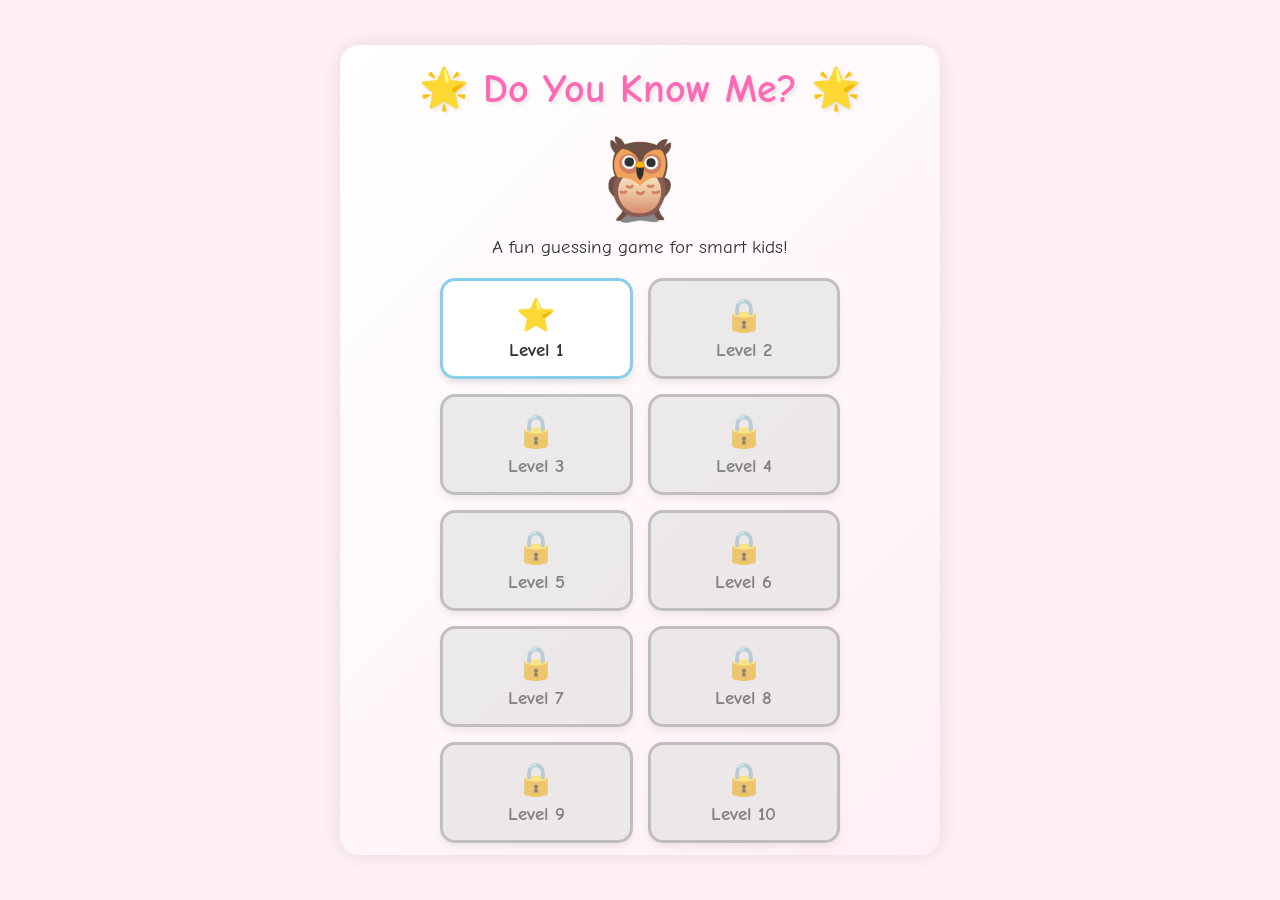
==== index.html @ 9b03afef "feat: create kids guessing game PWA with 10 levels and GitHub Actions deploy - Created `index.html`," ====
<!DOCTYPE html>
<html lang="en">
<head>
  <meta charset="UTF-8">
  <meta name="viewport" content="width=device-width, initial-scale=1.0">
  <title>Do You Know Me? - Kids Game</title>
  <link rel="manifest" href="./manifest.json">
  <link rel="stylesheet" href="style.css">
  <meta name="theme-color" content="#FFB6C1">
  <link href="https://fonts.googleapis.com/css2?family=Comic+Neue:wght@400;700&display=swap" rel="stylesheet">
</head>
<body>

  <!-- Audio elements -->
  <audio id="successSound" src="https://assets.mixkit.co/active_storage/sfx/2013/2013-preview.mp3"></audio>
  <audio id="errorSound" src="https://assets.mixkit.co/active_storage/sfx/2955/2955-preview.mp3"></audio>

  <div class="app-container">

    <!-- Home Screen -->
    <div id="homeScreen" class="screen active">
      <h1>🌟 Do You Know Me? 🌟</h1>
      <div class="mascot">🦉</div>
      <p class="subtitle">A fun guessing game for smart kids!</p>
      <div id="levelGrid" class="level-grid">
        <!-- Level buttons will be injected here by app.js -->
      </div>
    </div>

    <!-- Game Screen -->
    <div id="gameScreen" class="screen hidden">
      <div class="header">
        <button id="backBtn" class="nav-btn">🔙 Back</button>
        <h2 id="currentLevelTitle">Level 1</h2>
        <div class="stars">Attempts: <span id="attemptsCount">0</span></div>
      </div>

      <div class="game-area">
        <div class="mascot-small">🦉</div>
        <div class="clue-box">
          <p id="clueText">Listen carefully...</p>
          <button id="nextClueBtn" class="action-btn hidden">Show Next Clue 💡</button>
        </div>

        <div id="optionsGrid" class="options-grid">
          <!-- Options injected here -->
        </div>
      </div>
    </div>

    <!-- Result Screen -->
    <div id="resultScreen" class="screen hidden">
      <h1 class="success-title">🎉 You Did It! 🎉</h1>
      <div class="mascot-large">🦉</div>
      <p class="answer-reveal">It was a <strong id="finalAnswer"></strong>!</p>
      <div class="result-actions">
        <button id="playAgainBtn" class="action-btn primary">Play Again 🔄</button>
        <button id="homeBtn" class="action-btn secondary">Home 🏠</button>
        <button id="nextLevelBtn" class="action-btn success hidden">Next Level ➡️</button>
      </div>
    </div>

  </div>

  <script src="data.js"></script>
  <script src="app.js"></script>
  <script>
    if ('serviceWorker' in navigator) {
      navigator.serviceWorker.register('./sw.js')
        .then(() => console.log("Service Worker Registered"))
        .catch(err => console.log("Service Worker Registration Failed", err));
    }
  </script>
</body>
</html>
---- style.css ----
:root {
  --primary-color: #FFB6C1;
  --secondary-color: #87CEEB;
  --accent-color: #FFD700;
  --text-color: #333;
  --bg-color: #FFF0F5;
  --card-bg: #FFFFFF;
  --success-color: #98FB98;
  --error-color: #FFA07A;
}

* {
  box-sizing: border-box;
  margin: 0;
  padding: 0;
}

body {
  font-family: 'Comic Neue', cursive, sans-serif;
  background-color: var(--bg-color);
  color: var(--text-color);
  display: flex;
  justify-content: center;
  align-items: center;
  min-height: 100vh;
  overflow-x: hidden;
  user-select: none; /* Prevent text selection for better app feel */
}

.app-container {
  width: 100%;
  max-width: 600px;
  height: 100vh;
  background: linear-gradient(135deg, #fff 0%, var(--bg-color) 100%);
  position: relative;
  overflow-y: auto;
  box-shadow: 0 0 20px rgba(0,0,0,0.1);
}

@media (min-width: 600px) {
  .app-container {
    height: 90vh;
    border-radius: 20px;
  }
}

.screen {
  padding: 20px;
  display: flex;
  flex-direction: column;
  align-items: center;
  height: 100%;
  animation: fadeIn 0.5s ease;
}

.screen.hidden {
  display: none;
}

/* Animations */
@keyframes fadeIn {
  from { opacity: 0; transform: translateY(10px); }
  to { opacity: 1; transform: translateY(0); }
}

@keyframes bounce {
  0%, 100% { transform: translateY(0); }
  50% { transform: translateY(-10px); }
}

@keyframes shake {
  0%, 100% { transform: translateX(0); }
  25% { transform: translateX(-5px); }
  75% { transform: translateX(5px); }
}

/* Home Screen */
h1 {
  font-size: 2.5rem;
  color: #FF69B4;
  text-align: center;
  margin-bottom: 10px;
  text-shadow: 2px 2px 4px rgba(0,0,0,0.1);
}

.subtitle {
  font-size: 1.2rem;
  margin-bottom: 20px;
  text-align: center;
}

.mascot {
  font-size: 5rem;
  animation: bounce 2s infinite;
  margin: 10px 0;
}

.level-grid {
  display: grid;
  grid-template-columns: repeat(2, 1fr);
  gap: 15px;
  width: 100%;
  max-width: 400px;
  padding-bottom: 20px;
}

.level-btn {
  background-color: var(--card-bg);
  border: 3px solid var(--secondary-color);
  border-radius: 15px;
  padding: 15px 10px;
  font-size: 1.2rem;
  font-family: inherit;
  font-weight: bold;
  color: var(--text-color);
  cursor: pointer;
  transition: transform 0.2s, box-shadow 0.2s;
  box-shadow: 0 4px 6px rgba(0,0,0,0.1);
  display: flex;
  flex-direction: column;
  align-items: center;
}

.level-btn:active {
  transform: scale(0.95);
}

.level-btn.locked {
  opacity: 0.6;
  background-color: #e0e0e0;
  border-color: #999;
  cursor: not-allowed;
}

/* Game Screen */
.header {
  display: flex;
  justify-content: space-between;
  align-items: center;
  width: 100%;
  margin-bottom: 20px;
}

.nav-btn {
  background: none;
  border: none;
  font-size: 1.2rem;
  font-family: inherit;
  font-weight: bold;
  cursor: pointer;
  color: #FF69B4;
}

.stars {
  font-size: 1.2rem;
  font-weight: bold;
  background: var(--accent-color);
  padding: 5px 10px;
  border-radius: 10px;
}

.game-area {
  display: flex;
  flex-direction: column;
  align-items: center;
  width: 100%;
  flex-grow: 1;
}

.mascot-small {
  font-size: 3rem;
  margin-bottom: -15px;
  z-index: 1;
}

.clue-box {
  background-color: var(--card-bg);
  border: 4px solid var(--secondary-color);
  border-radius: 20px;
  padding: 30px 20px 20px;
  width: 100%;
  text-align: center;
  box-shadow: 0 6px 12px rgba(0,0,0,0.1);
  margin-bottom: 30px;
  position: relative;
}

#clueText {
  font-size: 1.5rem;
  font-weight: bold;
  min-height: 80px;
  display: flex;
  align-items: center;
  justify-content: center;
}

.options-grid {
  display: grid;
  grid-template-columns: repeat(2, 1fr);
  gap: 20px;
  width: 100%;
}

.option-btn {
  background-color: var(--card-bg);
  border: none;
  border-radius: 20px;
  padding: 20px;
  display: flex;
  flex-direction: column;
  align-items: center;
  cursor: pointer;
  box-shadow: 0 4px 8px rgba(0,0,0,0.15);
  transition: transform 0.2s, background-color 0.2s;
}

.option-btn:active {
  transform: scale(0.9);
}

.option-emoji {
  font-size: 4rem;
  margin-bottom: 10px;
}

.option-text {
  font-size: 1.2rem;
  font-weight: bold;
  font-family: inherit;
}

.option-btn.wrong {
  animation: shake 0.4s;
  background-color: var(--error-color);
  opacity: 0.5;
  pointer-events: none;
}

.option-btn.correct {
  background-color: var(--success-color);
  transform: scale(1.05);
}

.action-btn {
  font-family: inherit;
  font-size: 1.2rem;
  font-weight: bold;
  padding: 10px 20px;
  border: none;
  border-radius: 15px;
  cursor: pointer;
  margin-top: 15px;
  box-shadow: 0 4px 6px rgba(0,0,0,0.1);
}

.action-btn.hidden {
  display: none;
}

.action-btn.primary { background-color: var(--secondary-color); color: white; }
.action-btn.secondary { background-color: #ddd; color: var(--text-color); }
.action-btn.success { background-color: var(--success-color); color: var(--text-color); }

/* Result Screen */
.success-title {
  color: #32CD32;
  font-size: 3rem;
  margin-top: 30px;
}

.mascot-large {
  font-size: 6rem;
  margin: 20px 0;
  animation: bounce 1.5s infinite;
}

.answer-reveal {
  font-size: 2rem;
  margin-bottom: 40px;
  text-align: center;
}

.result-actions {
  display: flex;
  flex-direction: column;
  gap: 15px;
  width: 80%;
}

.result-actions button {
  width: 100%;
  padding: 15px;
  font-size: 1.5rem;
}
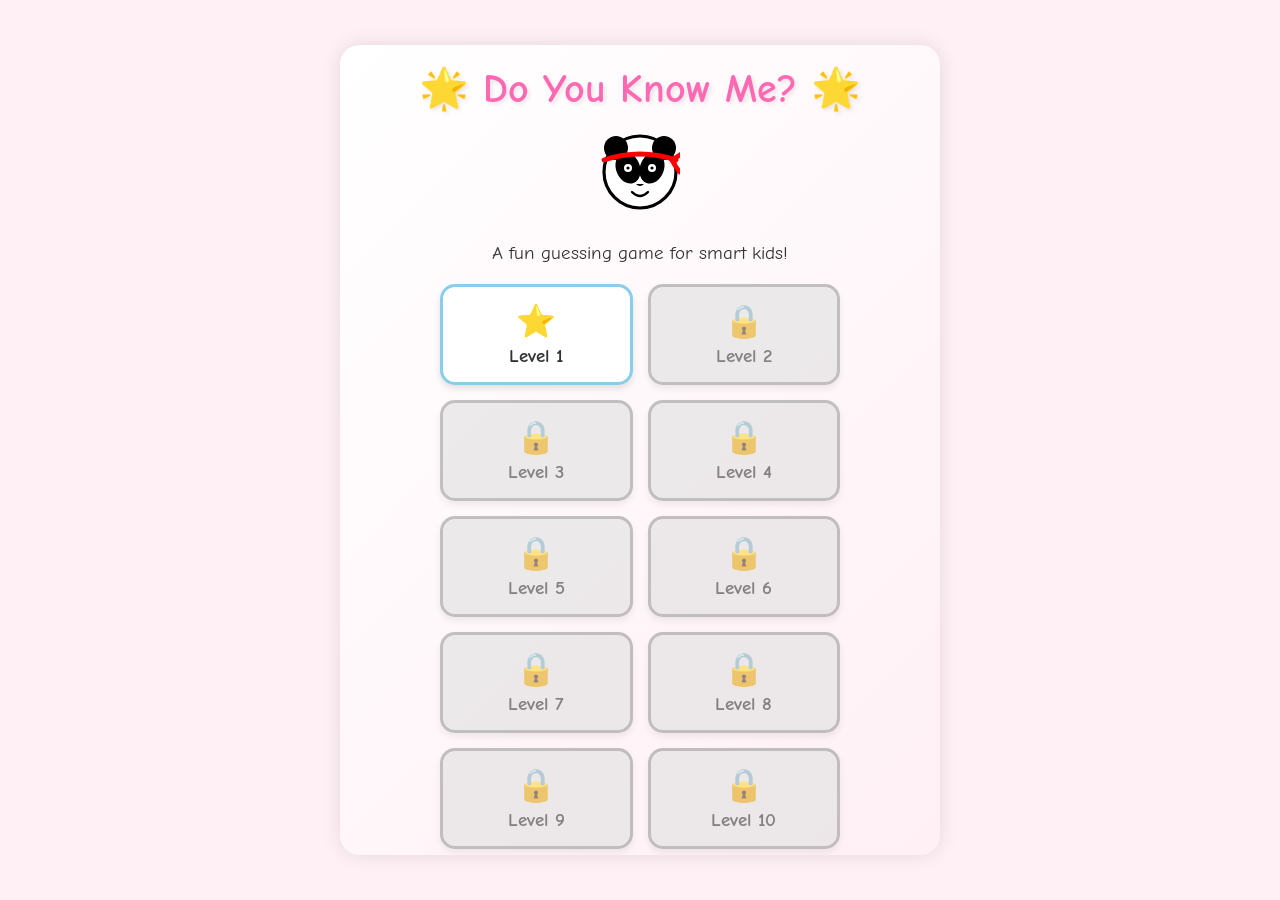
==== commit 733680f2: "feat: game flow enhancements and mascot update - Restructured levels to contain 3 distinct randomize" ====
--- a/index.html
+++ b/index.html
@@ -20,7 +20,7 @@
     <!-- Home Screen -->
     <div id="homeScreen" class="screen active">
       <h1>🌟 Do You Know Me? 🌟</h1>
-      <div class="mascot">🦉</div>
+      <div class="mascot"><img src="kungfu-panda.svg" alt="Kung Fu Panda" width="80" height="80"></div>
       <p class="subtitle">A fun guessing game for smart kids!</p>
       <div id="levelGrid" class="level-grid">
         <!-- Level buttons will be injected here by app.js -->
@@ -36,7 +36,7 @@
       </div>
 
       <div class="game-area">
-        <div class="mascot-small">🦉</div>
+        <div class="mascot-small"><img src="kungfu-panda.svg" alt="Kung Fu Panda" width="60" height="60"></div>
         <div class="clue-box">
           <p id="clueText">Listen carefully...</p>
           <button id="nextClueBtn" class="action-btn hidden">Show Next Clue 💡</button>
@@ -51,12 +51,13 @@
     <!-- Result Screen -->
     <div id="resultScreen" class="screen hidden">
       <h1 class="success-title">🎉 You Did It! 🎉</h1>
-      <div class="mascot-large">🦉</div>
+      <div class="mascot-large"><img src="kungfu-panda.svg" alt="Kung Fu Panda" width="100" height="100"></div>
       <p class="answer-reveal">It was a <strong id="finalAnswer"></strong>!</p>
       <div class="result-actions">
+        <button id="nextPuzzleBtn" class="action-btn success hidden">Next Puzzle ➡️</button>
+        <button id="nextLevelBtn" class="action-btn success hidden">Next Level ➡️</button>
+        <button id="homeBtn" class="action-btn secondary">Home 🏠</button>
         <button id="playAgainBtn" class="action-btn primary">Play Again 🔄</button>
-        <button id="homeBtn" class="action-btn secondary">Home 🏠</button>
-        <button id="nextLevelBtn" class="action-btn success hidden">Next Level ➡️</button>
       </div>
     </div>
 
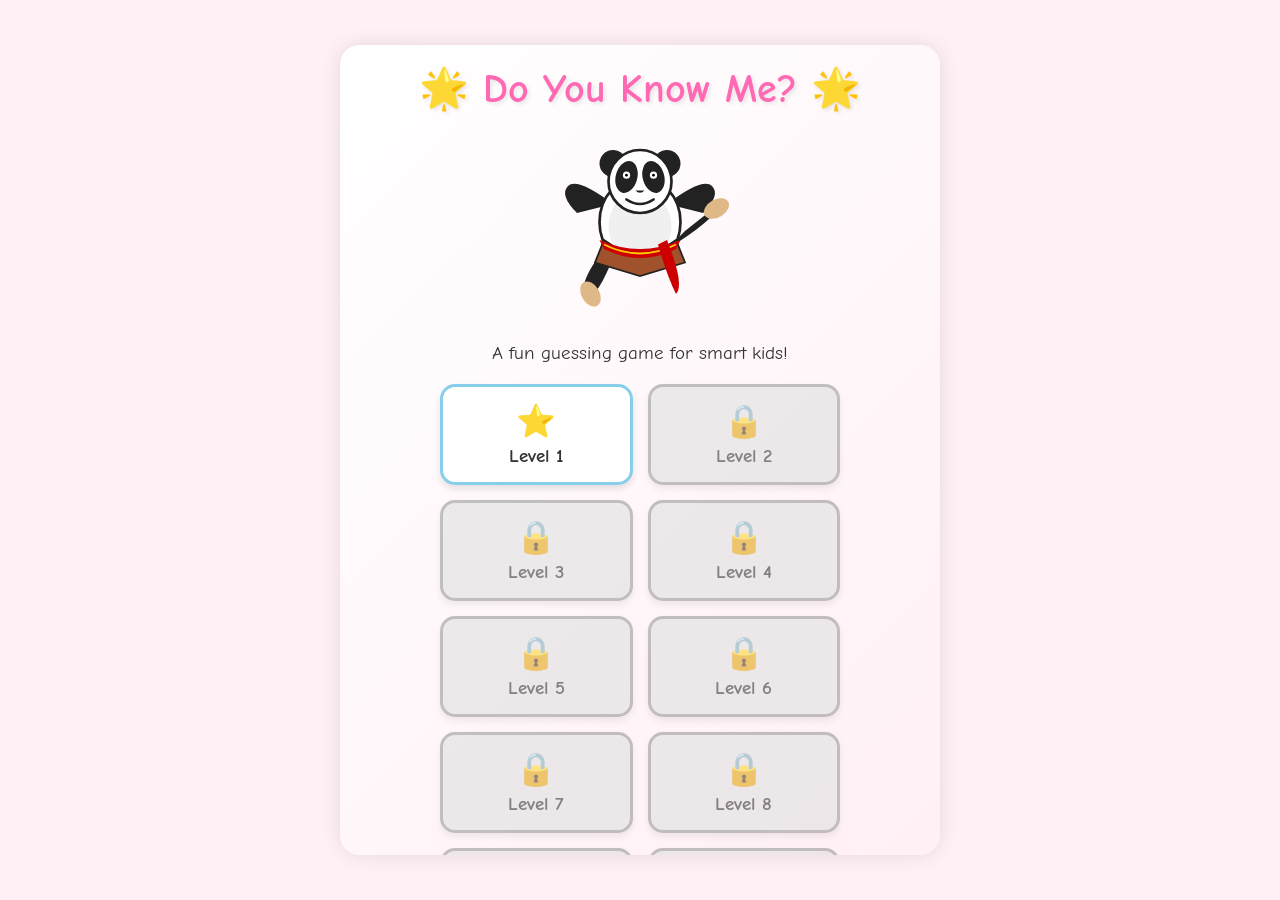
==== commit 95ae8f04: "feat: update mascot to kicking kung fu panda - Redrew the `kungfu-panda.svg` to feature a full-body " ====
--- a/index.html
+++ b/index.html
@@ -20,7 +20,7 @@
     <!-- Home Screen -->
     <div id="homeScreen" class="screen active">
       <h1>🌟 Do You Know Me? 🌟</h1>
-      <div class="mascot"><img src="kungfu-panda.svg" alt="Kung Fu Panda" width="80" height="80"></div>
+      <div class="mascot"><img src="kungfu-panda.svg" alt="Kung Fu Panda" width="180" height="180"></div>
       <p class="subtitle">A fun guessing game for smart kids!</p>
       <div id="levelGrid" class="level-grid">
         <!-- Level buttons will be injected here by app.js -->
@@ -36,7 +36,7 @@
       </div>
 
       <div class="game-area">
-        <div class="mascot-small"><img src="kungfu-panda.svg" alt="Kung Fu Panda" width="60" height="60"></div>
+        <div class="mascot-small"><img src="kungfu-panda.svg" alt="Kung Fu Panda" width="120" height="120"></div>
         <div class="clue-box">
           <p id="clueText">Listen carefully...</p>
           <button id="nextClueBtn" class="action-btn hidden">Show Next Clue 💡</button>
@@ -51,7 +51,7 @@
     <!-- Result Screen -->
     <div id="resultScreen" class="screen hidden">
       <h1 class="success-title">🎉 You Did It! 🎉</h1>
-      <div class="mascot-large"><img src="kungfu-panda.svg" alt="Kung Fu Panda" width="100" height="100"></div>
+      <div class="mascot-large"><img src="kungfu-panda.svg" alt="Kung Fu Panda" width="220" height="220"></div>
       <p class="answer-reveal">It was a <strong id="finalAnswer"></strong>!</p>
       <div class="result-actions">
         <button id="nextPuzzleBtn" class="action-btn success hidden">Next Puzzle ➡️</button>
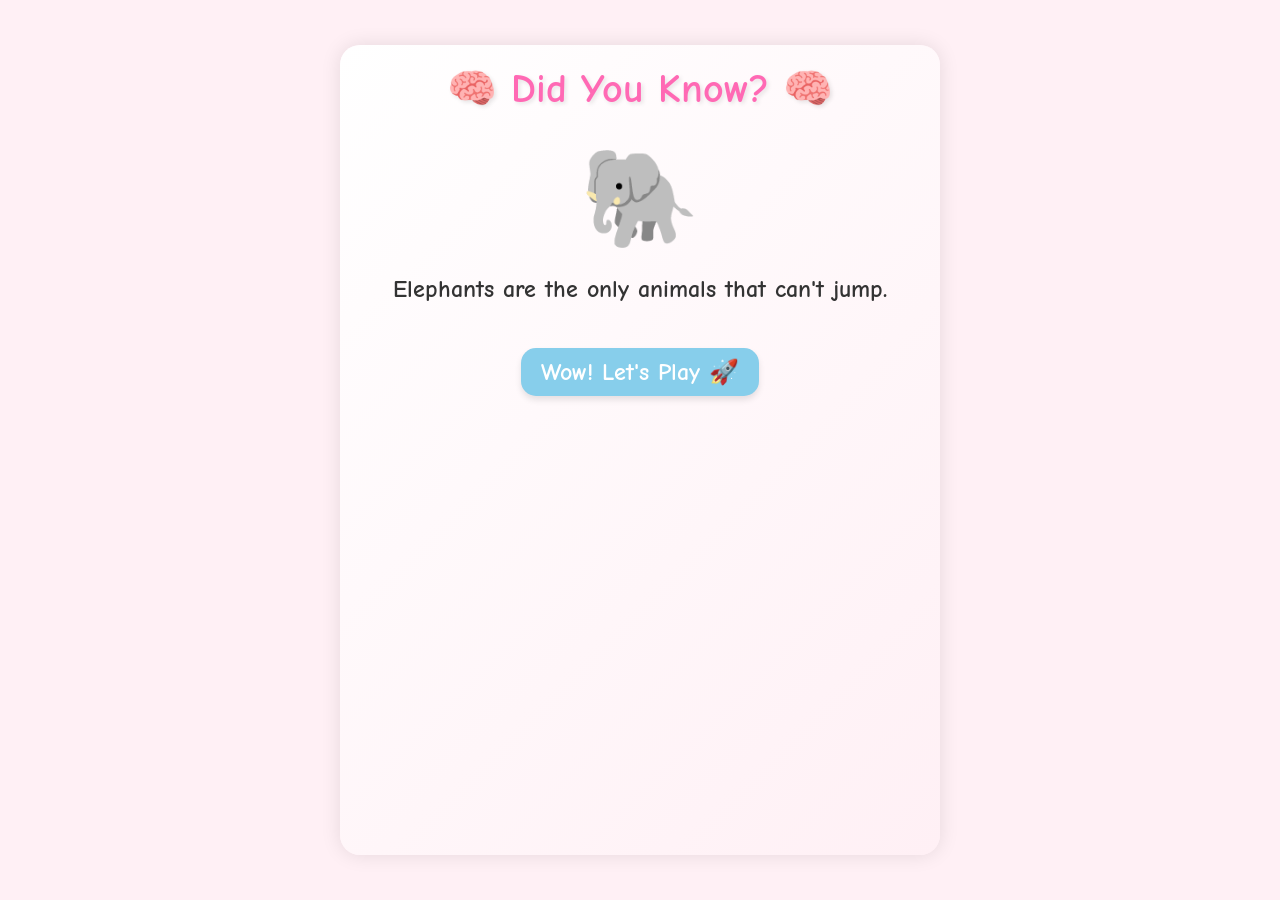
==== commit aa7d7270: "feat: add game improvements including facts, streak tracking, parental controls, option shuffling, a" ====
--- a/index.html
+++ b/index.html
@@ -16,9 +16,12 @@
   <audio id="errorSound" src="https://assets.mixkit.co/active_storage/sfx/2955/2955-preview.mp3"></audio>
 
   <div class="app-container">
-
+    
     <!-- Home Screen -->
     <div id="homeScreen" class="screen active">
+      <div style="position: absolute; top: 10px; right: 10px;">
+        <button id="parentalBtn" class="nav-btn" style="font-size: 2rem;">⚙️</button>
+      </div>
       <h1>🌟 Do You Know Me? 🌟</h1>
       <div class="mascot"><img src="kungfu-panda.svg" alt="Kung Fu Panda" width="180" height="180"></div>
       <p class="subtitle">A fun guessing game for smart kids!</p>
@@ -38,6 +41,7 @@
       <div class="game-area">
         <div class="mascot-small"><img src="kungfu-panda.svg" alt="Kung Fu Panda" width="120" height="120"></div>
         <div class="clue-box">
+          <p id="previousClueText" class="hidden">Previous clue...</p>
           <p id="clueText">Listen carefully...</p>
           <button id="nextClueBtn" class="action-btn hidden">Show Next Clue 💡</button>
         </div>
@@ -46,6 +50,62 @@
           <!-- Options injected here -->
         </div>
       </div>
+    </div>
+
+    <!-- Passcode Screen -->
+    <div id="passcodeScreen" class="screen hidden">
+      <div class="header" style="justify-content: flex-start;">
+        <button id="backFromPasscodeBtn" class="nav-btn">🔙 Back</button>
+      </div>
+      <h2 id="passcodeTitle" style="margin-bottom: 20px;">Enter Passcode</h2>
+      <div class="passcode-display" id="passcodeDisplay" style="font-size: 2rem; letter-spacing: 10px; margin-bottom: 30px; font-family: monospace; font-weight: bold; min-height: 40px;">_ _ _ _</div>
+      <div class="numpad" id="numpad" style="display: grid; grid-template-columns: repeat(3, 1fr); gap: 15px; max-width: 300px;">
+        <button class="num-btn action-btn secondary">1</button>
+        <button class="num-btn action-btn secondary">2</button>
+        <button class="num-btn action-btn secondary">3</button>
+        <button class="num-btn action-btn secondary">4</button>
+        <button class="num-btn action-btn secondary">5</button>
+        <button class="num-btn action-btn secondary">6</button>
+        <button class="num-btn action-btn secondary">7</button>
+        <button class="num-btn action-btn secondary">8</button>
+        <button class="num-btn action-btn secondary">9</button>
+        <button class="num-btn action-btn secondary" style="grid-column: 2;">0</button>
+      </div>
+    </div>
+
+    <!-- Parental Controls Screen -->
+    <div id="parentalScreen" class="screen hidden">
+      <div class="header">
+        <button id="backFromParentalBtn" class="nav-btn">🔙 Home</button>
+        <h2>Parental Controls</h2>
+      </div>
+      <div style="width: 100%; max-width: 500px; display: flex; flex-direction: column; gap: 20px;">
+        <button id="changePasscodeBtn" class="action-btn primary">Change Passcode</button>
+
+        <div style="background: white; border-radius: 15px; padding: 15px; box-shadow: 0 4px 6px rgba(0,0,0,0.1); max-height: 50vh; overflow-y: auto;">
+          <h3>Play Streaks (Sessions)</h3>
+          <table style="width: 100%; border-collapse: collapse; margin-top: 10px; text-align: left;">
+            <thead>
+              <tr style="border-bottom: 2px solid #ddd;">
+                <th style="padding: 8px;">Date</th>
+                <th style="padding: 8px;">Time Spent</th>
+                <th style="padding: 8px;">Score</th>
+              </tr>
+            </thead>
+            <tbody id="streaksTableBody">
+              <!-- Streaks injected here -->
+            </tbody>
+          </table>
+        </div>
+      </div>
+    </div>
+
+    <!-- Fact Screen -->
+    <div id="factScreen" class="screen hidden">
+      <h1 class="fact-title">🧠 Did You Know? 🧠</h1>
+      <div class="mascot-large" id="factEmoji" style="font-size: 6rem; animation: bounce 1.5s infinite; margin: 20px 0;">🌍</div>
+      <p class="fact-text" id="factText" style="font-size: 1.5rem; text-align: center; margin-bottom: 30px; font-weight: bold;"></p>
+      <button id="closeFactBtn" class="action-btn primary" style="font-size: 1.5rem;">Wow! Let's Play 🚀</button>
     </div>
 
     <!-- Result Screen -->
--- a/style.css
+++ b/style.css
@@ -185,6 +185,18 @@
   position: relative;
 }
 
+#previousClueText {
+  font-size: 1rem;
+  color: #666;
+  margin-bottom: 10px;
+  font-style: italic;
+  min-height: 20px;
+}
+
+#previousClueText.hidden {
+  display: none;
+}
+
 #clueText {
   font-size: 1.5rem;
   font-weight: bold;
@@ -234,6 +246,11 @@
   background-color: var(--error-color);
   opacity: 0.5;
   pointer-events: none;
+}
+
+.passcode-display.wrong {
+  animation: shake 0.4s;
+  color: var(--error-color);
 }
 
 .option-btn.correct {
